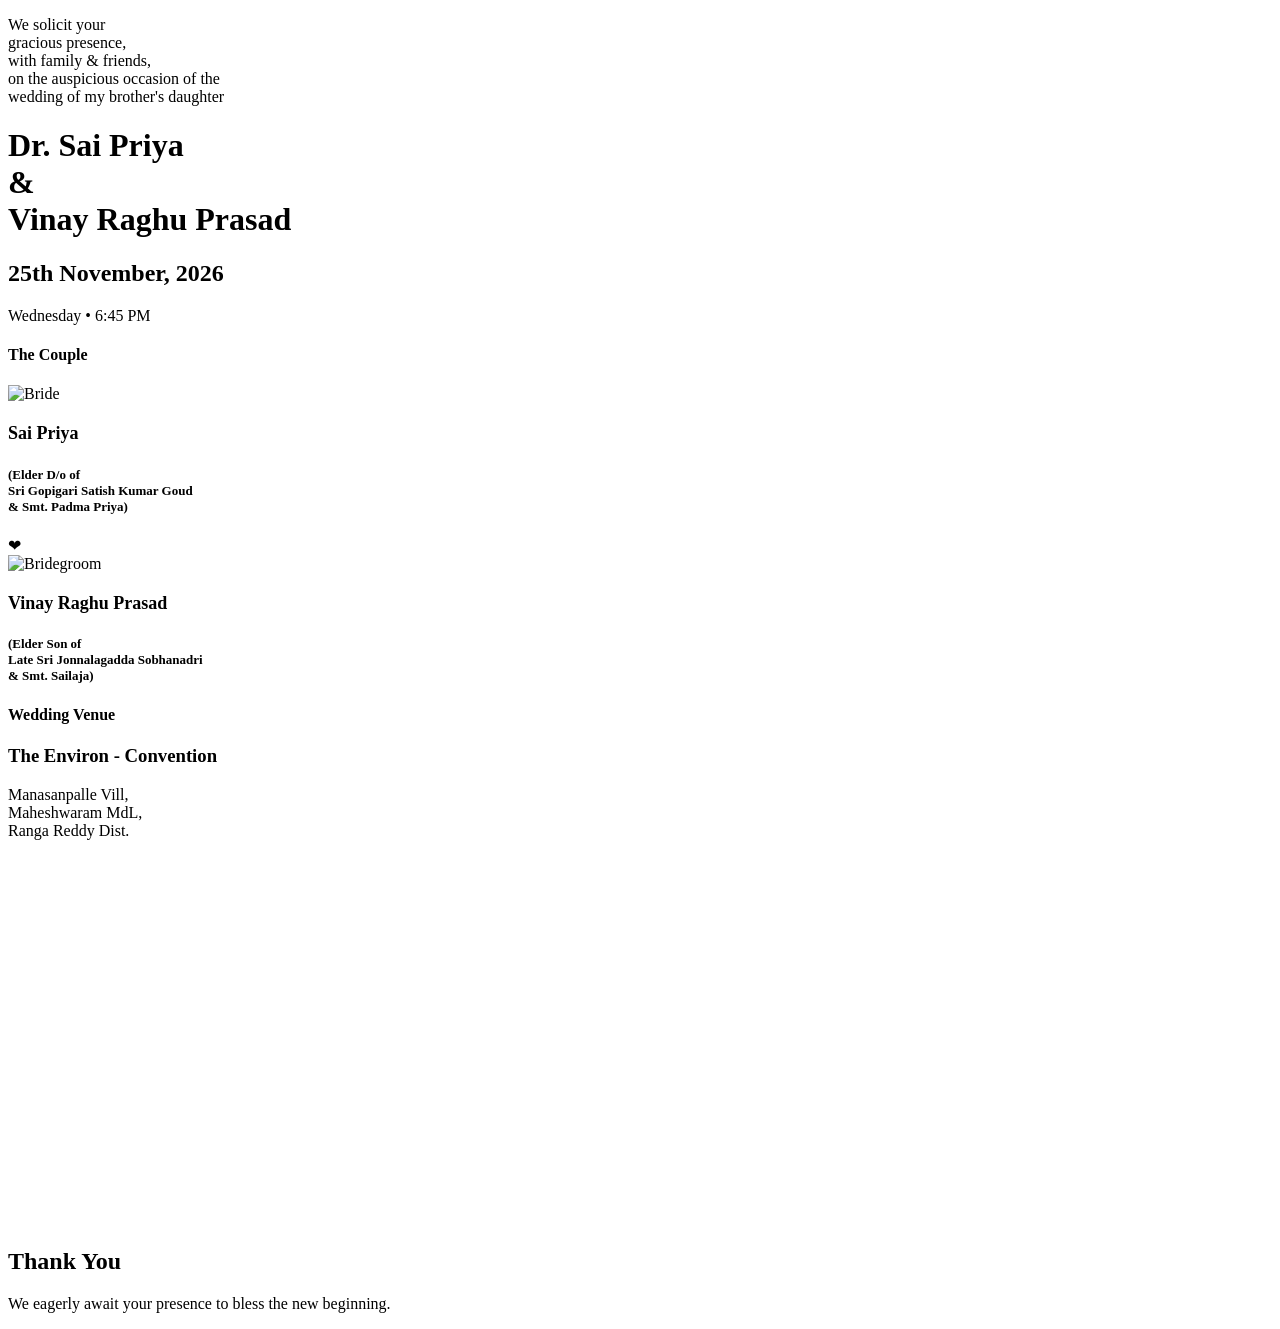
==== index.html @ 2e07a373 "first commit" ====
<!DOCTYPE html>
<html lang="en">

<head>

    <meta charset="UTF-8">
    <meta name="viewport"
          content="width=device-width, initial-scale=1.0">

    <title>
        Sai Priya weds Vinay Raghu Prasad   </title>

    <meta name="description"
          content="Premium Royal Palace Wedding Invitation">

    <!-- Google Fonts -->

    <link rel="preconnect"
          href="https://fonts.googleapis.com">

    <link rel="preconnect"
          href="https://fonts.gstatic.com"
          crossorigin>

    <link href="https://fonts.googleapis.com/css2?family=Great+Vibes&family=Cinzel:wght@400;500;600;700&family=Poppins:wght@300;400;500;600&display=swap"
          rel="stylesheet">

    <link rel="stylesheet"
          href="./8611_files/style.css">

</head>

<body>

   
    <!-- ===================== -->
    <!-- Heroine -->
    <!-- ===================== -->

    <header class="Heroine">

        <div class="overlay"></div>

        <div class="heroine-content">

            <p class="welcome">
                 We solicit your <br> gracious presence, <br> with family & friends,<br> on the auspicious occasion of  the <br> wedding  of my brother's daughter
            </p>

            <h1 class="couple">

               Dr. Sai Priya

              <br>  <span>&</span>

               <br> Vinay Raghu Prasad

            </h1>
            
           
            <div class="date-box">

                <h2>
                    25th November, 2026
                </h2>

                <p>
                    Wednesday • 6:45 PM
                </p>

            </div>

            

        </div>

    </header>

   
    <!-- ===================== -->
    <!-- Couple -->
    <!-- ===================== -->

    <section class="section">

        <div class="section-title">

            <h4>

                The Couple

            </h4>

            <div class="gold-line"></div>

        </div>

        <div class="couple-wrapper">

            <div class="person-card">

                <div class="photo">

                     <img src="./8798_files/images/bridegroom.png" alt="Bride">
                </div>

                <h2 style="line-height:1.2;">
    <span style="display:block; font-size:75%; white-space:nowrap;">
       Sai Priya
    </span>
    <span style="display:block; font-size:50%; text-align:right; margin-top:8px;">
      
    </span>
</h2>

                
                <h5 style="font-size: 13px;">

                   (Elder D/o of <br>Sri Gopigari Satish Kumar Goud <br>& Smt. Padma Priya)

                </h5>

            </div>

            <div class="heart">

                ❤

            </div>

            <div class="person-card">

                <div class="photo">

                    <img src="./8798_files/images/bride.png" alt="Bridegroom">

                </div>

              


 <h2 style="line-height:1.2;">
    <span style="display:block; font-size:75%; white-space:nowrap;">
         Vinay Raghu Prasad
    </span>
    <span style="display:block; font-size:50%; text-align:right; margin-top:8px;">
       
    </span>
</h2>


                <p>

                   

                </p>

                <h5 style="font-size: 13px;">

                   (Elder Son of <br> Late Sri Jonnalagadda Sobhanadri <br> & Smt. Sailaja)

                </h5>

            </div>

        </div>

    </section>

   

    <!-- ===================== -->
    <!-- Venue -->
    <!-- ===================== -->

    <section class="section venue">

        <div class="section-title">

            <h4>Wedding Venue</h4>

            <div class="gold-line"></div>

        </div>

        <div class="venue-card">

            <h3>The Environ - Convention 
             </h3>

            <p>

                Manasanpalle Vill, <br> Maheshwaram MdL,
<br> Ranga Reddy Dist.

            </p> </div><br>
        
        <div class="venue-card">

        <iframe src="https://www.google.com/maps/embed?pb=!1m14!1m8!1m3!1d7624.5532734276385!2d78.3929932!3d17.1567491!3m2!1i1024!2i768!4f13.1!3m3!1m2!1s0x3bcbbbb548b57589%3A0x7c15d1fd5715ee6e!2sThe%20Environ%20-%20Convention!5e0!3m2!1sen!2sin!4v1790752759092!5m2!1sen!2sin"
        width="100%"
        height="350"
        style="border:0;"
        allowfullscreen=""
        loading="lazy"
        referrerpolicy="strict-origin-when-cross-origin">
    </iframe>

        </div>

    </section>



    <!-- ===================== -->
    <!-- Thank You -->
    <!-- ===================== -->

    <section class="section thank-you">

        <h1>

            Thank You

        </h1>

        <p>

            We eagerly await your presence
            to bless the new beginning.

        </p>

    </section>


  

</body>

</html>
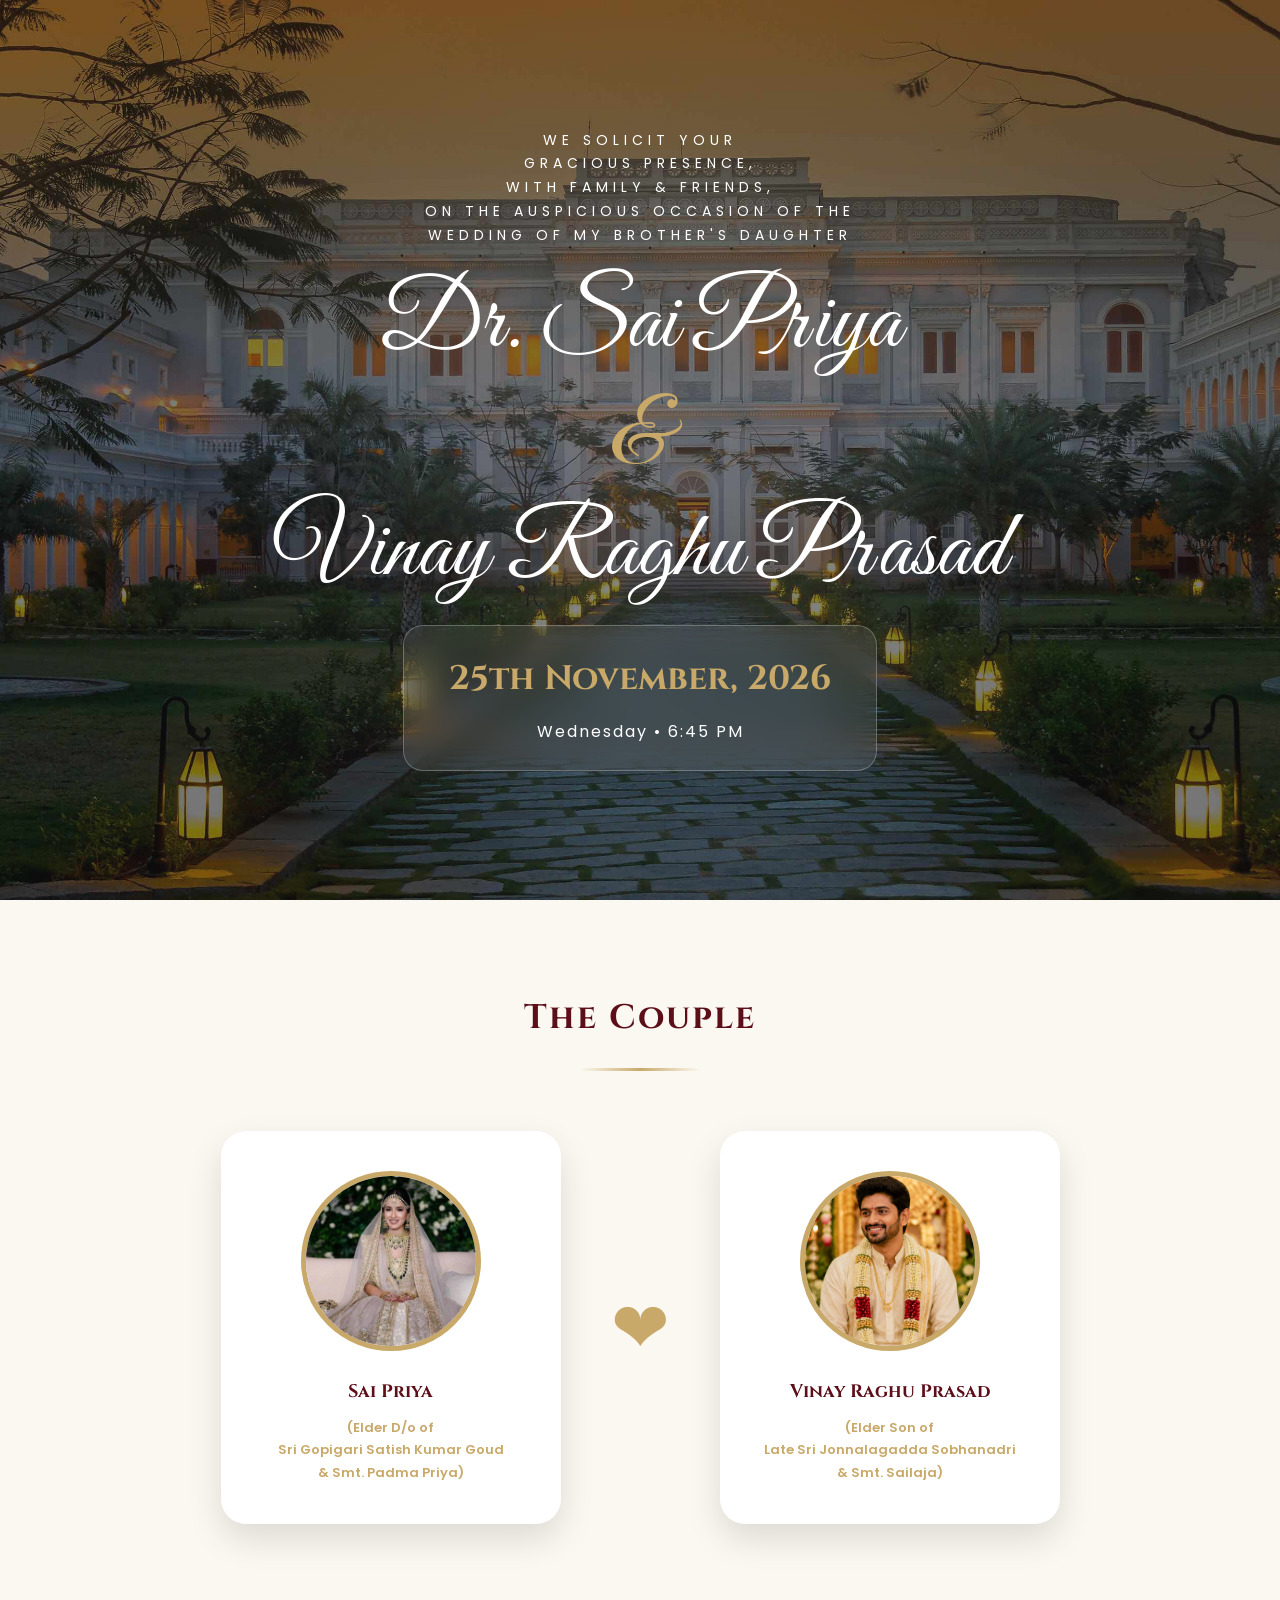
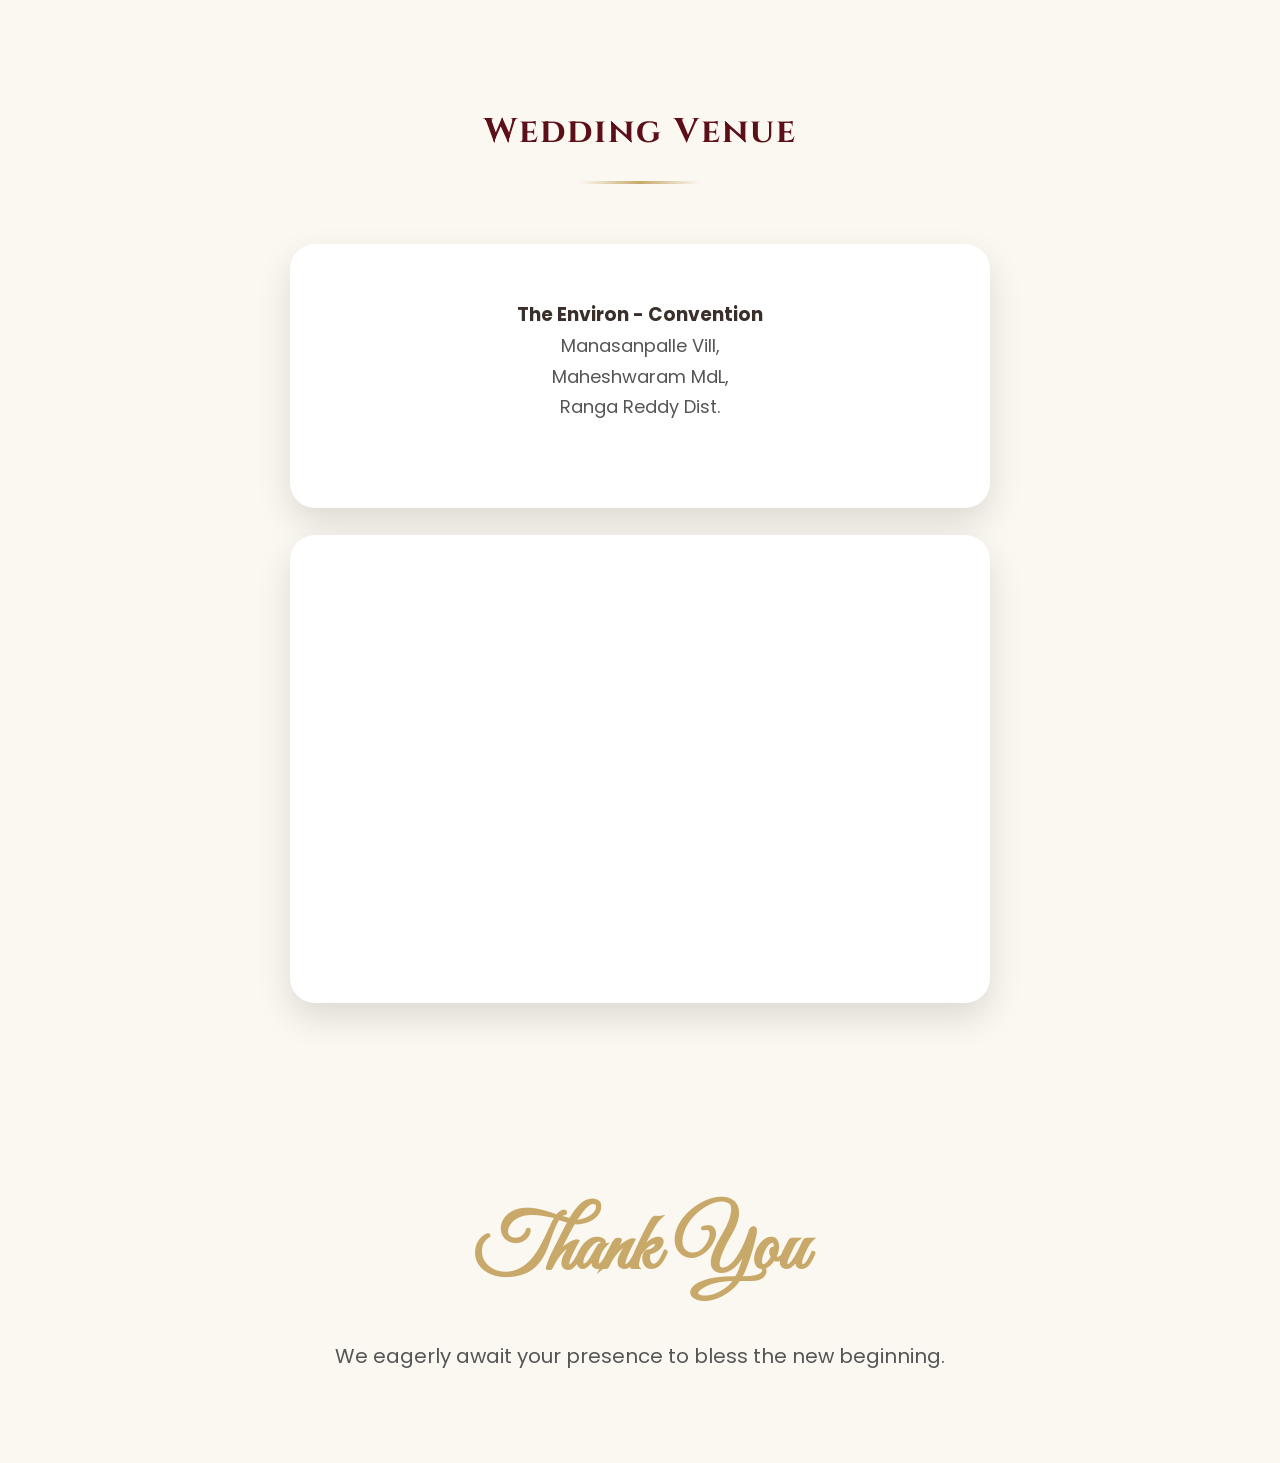
==== commit 6c597719: "first commit" ====
--- a/index.html
+++ b/index.html
@@ -26,7 +26,7 @@
           rel="stylesheet">
 
     <link rel="stylesheet"
-          href="./8611_files/style.css">
+          href="style.css">
 
 </head>
 
@@ -37,11 +37,11 @@
     <!-- Heroine -->
     <!-- ===================== -->
 
-    <header class="Heroine">
+    <header class="hero">
 
         <div class="overlay"></div>
 
-        <div class="heroine-content">
+        <div class="hero-content">
 
             <p class="welcome">
                  We solicit your <br> gracious presence, <br> with family & friends,<br> on the auspicious occasion of  the <br> wedding  of my brother's daughter
@@ -101,7 +101,7 @@
 
                 <div class="photo">
 
-                     <img src="./8798_files/images/bridegroom.png" alt="Bride">
+                     <img src="images/bride.jpg" alt="Bride">
                 </div>
 
                 <h2 style="line-height:1.2;">
@@ -132,7 +132,7 @@
 
                 <div class="photo">
 
-                    <img src="./8798_files/images/bride.png" alt="Bridegroom">
+                    <img src="images/bridegroom.png" alt="Bridegroom">
 
                 </div>
 
--- a/style.css
+++ b/style.css
@@ -0,0 +1,1097 @@
+/*======================================
+ GOOGLE FONTS
+=======================================*/
+
+@import url('https://fonts.googleapis.com/css2?family=Cinzel:wght@400;500;600;700&family=Great+Vibes&family=Poppins:wght@300;400;500;600&display=swap');
+
+/*======================================
+ RESET
+=======================================*/
+
+*{
+    margin:0;
+    padding:0;
+    box-sizing:border-box;
+}
+
+html{
+    scroll-behavior:smooth;
+}
+
+body{
+
+    font-family:'Poppins',sans-serif;
+
+    background:#fbf8f1;
+
+    color:#3a2f2a;
+
+    overflow-x:hidden;
+
+    line-height:1.7;
+}
+
+/*======================================
+ COLORS
+=======================================*/
+
+:root{
+
+    --gold:#c8a96a;
+
+    --darkGold:#9b7b3e;
+
+    --ivory:#eaaa13;
+
+    --white:#c31d1d;
+
+    --maroon:#5c0f19;
+
+    --text:#40352d;
+
+    --shadow:0 15px 35px rgba(0,0,0,.12);
+
+}
+
+/*======================================
+ COMMON
+=======================================*/
+
+section{
+
+    padding:90px 8%;
+
+}
+
+.section{
+
+    position:relative;
+
+}
+
+.section-title{
+
+    text-align:center;
+
+    margin-bottom:60px;
+
+}
+
+.section-title h4{
+
+    font-family:'Cinzel',serif;
+
+    font-size:34px;
+
+    color:var(--maroon);
+
+    letter-spacing:2px;
+
+}
+
+.gold-line{
+
+    width:120px;
+
+    height:3px;
+
+    background:linear-gradient(to right,transparent,var(--gold),transparent);
+
+    margin:20px auto;
+
+}
+
+/*======================================
+ HERO
+=======================================*/
+
+.hero{
+
+    position:relative;
+
+    min-height:100vh;
+
+    display:flex;
+
+    justify-content:center;
+
+    align-items:center;
+
+    text-align:center;
+
+    overflow:hidden;
+
+    background:
+
+    linear-gradient(rgba(20,20,20,.55),
+
+    rgba(20,20,20,.55)),
+
+    url("images/palace.jpg");
+
+    background-size:cover;
+
+    background-position:center;
+
+}
+
+.overlay{
+
+    position:absolute;
+
+    inset:0;
+
+    background:
+
+    radial-gradient(circle at center,
+
+    rgba(255,255,255,.08),
+
+    transparent 70%);
+
+}
+
+.hero-content{
+
+    position:relative;
+
+    z-index:2;
+
+    max-width:900px;
+
+    padding:40px;
+
+}
+
+.welcome{
+
+    color:white;
+
+    letter-spacing:5px;
+
+    text-transform:uppercase;
+
+    font-size:14px;
+
+    margin-bottom:20px;
+
+}
+
+.invite-title{
+
+    font-family:'Cinzel',serif;
+
+    color:#fff;
+
+    font-size:28px;
+
+    margin-bottom:30px;
+
+    font-weight:400;
+
+}
+
+.couple{
+
+    font-family:'Great Vibes',cursive;
+
+    font-size:95px;
+
+    color:white;
+
+    font-weight:normal;
+
+    line-height:1.2;
+
+}
+
+.couple span{
+
+    color:var(--gold);
+
+    margin:0 20px;
+
+}
+
+.subtitle{
+
+    color:#eee;
+
+    font-size:18px;
+
+    margin-top:20px;
+
+}
+
+.hero-divider{
+
+    width:220px;
+
+    height:2px;
+
+    background:linear-gradient(to right,transparent,var(--gold),transparent);
+
+    margin:40px auto;
+
+}
+
+.date-box{
+
+    display:inline-block;
+
+    padding:25px 45px;
+
+    margin-top:15px;
+
+    border:1px solid rgba(255,255,255,.25);
+
+    background:rgba(255,255,255,.08);
+
+    backdrop-filter:blur(15px);
+
+    border-radius:20px;
+
+}
+
+.date-box h2{
+
+    font-family:'Cinzel',serif;
+
+    color:var(--gold);
+
+    font-size:34px;
+
+}
+
+.date-box p{
+
+    color:white;
+
+    margin-top:10px;
+
+    letter-spacing:2px;
+
+}
+
+/*======================================
+ BUTTON
+=======================================*/
+
+.gold-btn{
+
+    display:inline-block;
+
+    margin-top:45px;
+
+    padding:16px 45px;
+
+    text-decoration:none;
+
+    border-radius:40px;
+
+    background:linear-gradient(135deg,#d9bd82,#b38845);
+
+    color:white;
+
+    font-weight:600;
+
+    letter-spacing:1px;
+
+    transition:.4s;
+
+    box-shadow:0 10px 30px rgba(0,0,0,.25);
+
+}
+
+.gold-btn:hover{
+
+    transform:translateY(-6px);
+
+    box-shadow:0 20px 45px rgba(0,0,0,.3);
+
+}
+
+/*======================================
+ SCROLL TEXT
+=======================================*/
+
+.scroll-text{
+
+    background:white;
+
+    text-align:center;
+
+    padding:18px;
+
+}
+
+.scroll-text p{
+
+    color:var(--maroon);
+
+    letter-spacing:2px;
+
+    font-size:15px;
+
+}
+
+/*======================================
+ INVITATION
+=======================================*/
+
+.invitation-card{
+
+    max-width:900px;
+
+    margin:auto;
+
+    background:white;
+
+    padding:60px;
+
+    border-radius:25px;
+
+    box-shadow:var(--shadow);
+
+    border-top:5px solid var(--gold);
+
+    text-align:center;
+
+}
+
+.invitation-card p{
+
+    font-size:18px;
+
+    color:#555;
+
+    margin-bottom:25px;
+
+}
+
+.quote{
+
+    font-family:'Great Vibes',cursive;
+
+    font-size:42px;
+
+    color:var(--gold);
+
+}
+
+/*======================================
+ COUPLE
+=======================================*/
+
+.couple-wrapper{
+
+    display:flex;
+
+    justify-content:center;
+
+    align-items:center;
+
+    gap:50px;
+
+    flex-wrap:wrap;
+
+}
+
+.person-card{
+
+    width:340px;
+
+    background:white;
+
+    border-radius:25px;
+
+    padding:40px;
+
+    text-align:center;
+
+    box-shadow:var(--shadow);
+
+    transition:.4s;
+
+}
+
+.person-card:hover{
+
+    transform:translateY(-12px);
+
+}
+
+.photo{
+
+    width:180px;
+
+    height:180px;
+
+    border-radius:50%;
+
+    margin:auto;
+
+    background:#ece7db;
+
+    display:flex;
+
+    justify-content:center;
+
+    align-items:center;
+
+    color:#888;
+
+    border:5px solid var(--gold);
+
+    margin-bottom:30px;
+
+}
+
+.person-card h2{
+
+    font-family:'Cinzel',serif;
+
+    color:var(--maroon);
+
+    margin-bottom:15px;
+
+}
+
+.person-card h5{
+
+    color:var(--gold);
+
+    font-size:18px;
+
+    margin-top:12px;
+
+    font-weight:600;
+
+}
+
+.heart{
+
+    font-size:70px;
+
+    color:var(--gold);
+
+}
+
+/*======================================
+ STORY
+=======================================*/
+
+.story-card{
+
+    max-width:850px;
+
+    margin:auto;
+
+    background:white;
+
+    border-radius:25px;
+
+    padding:60px;
+
+    text-align:center;
+
+    box-shadow:var(--shadow);
+
+}
+
+.story-card h2{
+
+    font-family:'Great Vibes',cursive;
+
+    font-size:54px;
+
+    color:var(--gold);
+
+    margin-bottom:25px;
+
+}
+
+.story-card p{
+
+    font-size:18px;
+
+    color:#555;
+
+    margin-bottom:20px;
+
+}
+
+/*======================================
+ COUNTDOWN
+=======================================*/
+
+.countdown-box{
+
+    display:flex;
+
+    justify-content:center;
+
+    gap:30px;
+
+    flex-wrap:wrap;
+
+}
+
+.time{
+
+    width:180px;
+
+    background:white;
+
+    border-radius:20px;
+
+    padding:35px;
+
+    text-align:center;
+
+    box-shadow:var(--shadow);
+
+}
+
+.time h2{
+
+    font-size:48px;
+
+    color:var(--gold);
+
+    font-family:'Cinzel',serif;
+
+}
+
+.time span{
+
+    color:#666;
+
+    letter-spacing:2px;
+
+}
+/*======================================
+ FAMILY SECTION
+======================================*/
+
+.family-container{
+    display:flex;
+    justify-content:center;
+    gap:40px;
+    flex-wrap:wrap;
+}
+
+.family-card{
+    width:380px;
+    background:#fff;
+    padding:45px;
+    border-radius:25px;
+    text-align:center;
+    box-shadow:var(--shadow);
+    border-top:5px solid var(--gold);
+    transition:.4s;
+}
+
+.family-card:hover{
+    transform:translateY(-10px);
+}
+
+.family-card h2{
+    font-family:'Cinzel',serif;
+    color:var(--maroon);
+    margin-bottom:25px;
+}
+
+.family-card h3{
+    color:var(--darkGold);
+    margin:12px 0;
+    font-weight:600;
+}
+
+.family-card p{
+    font-size:24px;
+    color:var(--gold);
+}
+
+.family-card span{
+    display:block;
+    margin-top:20px;
+    color:#666;
+}
+
+
+/*======================================
+ EVENTS
+======================================*/
+
+.events{
+    display:grid;
+    grid-template-columns:repeat(auto-fit,minmax(250px,1fr));
+    gap:30px;
+}
+
+.event-card{
+    background:#fff;
+    padding:35px;
+    border-radius:20px;
+    text-align:center;
+    box-shadow:var(--shadow);
+    transition:.4s;
+    border-bottom:4px solid var(--gold);
+}
+
+.event-card:hover{
+    transform:translateY(-10px);
+}
+
+.event-card h2{
+    font-family:'Cinzel',serif;
+    color:var(--maroon);
+    margin-bottom:20px;
+    font-size:24px;
+}
+
+.event-card p{
+    font-size:18px;
+    margin-bottom:10px;
+    color:#555;
+}
+
+.event-card span{
+    color:var(--gold);
+    font-weight:600;
+}
+
+
+/*======================================
+ VENUE
+======================================*/
+
+.venue-card{
+    max-width:700px;
+    margin:auto;
+    background:#fff;
+    padding:55px;
+    border-radius:25px;
+    text-align:center;
+    box-shadow:var(--shadow);
+}
+
+.venue-card h2{
+    font-family:'Cinzel',serif;
+    color:var(--maroon);
+    margin-bottom:20px;
+}
+
+.venue-card p{
+    color:#555;
+    font-size:18px;
+    margin-bottom:30px;
+}
+
+
+/*======================================
+ GALLERY
+======================================*/
+
+.gallery{
+    display:grid;
+    grid-template-columns:repeat(auto-fit,minmax(260px,1fr));
+    gap:25px;
+}
+
+.gallery-item{
+    height:280px;
+    border-radius:20px;
+    background:#ece6d8;
+    display:flex;
+    justify-content:center;
+    align-items:center;
+    color:#777;
+    font-size:20px;
+    font-weight:600;
+    transition:.4s;
+    overflow:hidden;
+    cursor:pointer;
+}
+
+.gallery-item:hover{
+    transform:scale(1.05);
+    box-shadow:0 20px 40px rgba(0,0,0,.2);
+}
+
+
+
+.photo{
+    width:180px;
+    height:180px;
+    border-radius:50%;
+    margin:auto;
+    background:#ece7db;
+    display:flex;
+    justify-content:center;
+    align-items:center;
+    color:#888;
+    border:5px solid var(--gold);
+    margin-bottom:30px;
+
+    overflow:hidden;
+}
+
+.photo img{
+    width:100%;
+    height:100%;
+    object-fit:cover;
+    display:block;
+}
+
+
+
+
+
+
+/*======================================
+ GIFT SECTION
+======================================*/
+
+.gift-card{
+    max-width:700px;
+    margin:auto;
+    background:#fff;
+    padding:60px;
+    text-align:center;
+    border-radius:25px;
+    box-shadow:var(--shadow);
+}
+
+.qr-box{
+    width:220px;
+    height:220px;
+    margin:auto;
+    margin-bottom:35px;
+    border:4px dashed var(--gold);
+    display:flex;
+    justify-content:center;
+    align-items:center;
+    font-weight:600;
+    color:#888;
+}
+
+.gift-card h3{
+    font-family:'Cinzel',serif;
+    color:var(--maroon);
+    margin-bottom:20px;
+}
+
+.gift-card p{
+    color:#666;
+}
+
+
+/*======================================
+ RSVP
+======================================*/
+
+.rsvp-card{
+    max-width:700px;
+    margin:auto;
+    background:linear-gradient(135deg,#fff,#fdf7ec);
+    padding:60px;
+    text-align:center;
+    border-radius:25px;
+    box-shadow:var(--shadow);
+}
+
+.rsvp-card h2{
+    font-family:'Cinzel',serif;
+    color:var(--maroon);
+    margin-bottom:20px;
+}
+
+.rsvp-card p{
+    color:#666;
+    margin-bottom:30px;
+}
+
+
+/*======================================
+ THANK YOU
+======================================*/
+
+.thank-you{
+    text-align:center;
+}
+
+.thank-you h1{
+    font-family:'Great Vibes',cursive;
+    font-size:80px;
+    color:var(--gold);
+}
+
+.thank-you p{
+    font-size:20px;
+    color:#555;
+    margin-top:20px;
+}
+
+
+/*======================================
+ FOOTER
+======================================*/
+
+footer{
+    background:#3b2024;
+    color:white;
+    text-align:center;
+    padding:50px 20px;
+}
+
+footer h2{
+    font-family:'Great Vibes',cursive;
+    font-size:55px;
+    color:var(--gold);
+}
+
+footer p{
+    margin:15px 0;
+    color:#ddd;
+}
+
+footer span{
+    color:#aaa;
+    font-size:14px;
+}
+
+
+/*======================================
+ FLOATING BUTTONS
+======================================*/
+
+.floating-buttons{
+    position:fixed;
+    right:25px;
+    bottom:25px;
+    display:flex;
+    flex-direction:column;
+    gap:15px;
+    z-index:999;
+}
+
+.call-btn,
+.whatsapp-btn{
+    width:60px;
+    height:60px;
+    border-radius:50%;
+    display:flex;
+    justify-content:center;
+    align-items:center;
+    text-decoration:none;
+    font-size:28px;
+    color:#fff;
+    box-shadow:0 10px 20px rgba(0,0,0,.25);
+    transition:.3s;
+}
+
+.call-btn{
+    background:#b68b45;
+}
+
+.whatsapp-btn{
+    background:#25D366;
+}
+
+.call-btn:hover,
+.whatsapp-btn:hover{
+    transform:scale(1.12);
+}
+
+
+/*======================================
+ FLOATING DECORATIVE CIRCLES
+======================================*/
+
+.floating-circle{
+    position:fixed;
+    border-radius:50%;
+    z-index:-1;
+    opacity:.15;
+    animation:float 8s ease-in-out infinite;
+}
+
+.circle1{
+    width:220px;
+    height:220px;
+    background:#d8b46d;
+    top:-60px;
+    left:-60px;
+}
+
+.circle2{
+    width:170px;
+    height:170px;
+    background:#b58c44;
+    right:-40px;
+    top:40%;
+}
+
+.circle3{
+    width:260px;
+    height:260px;
+    background:#ead8b2;
+    bottom:-90px;
+    left:30%;
+}
+
+@keyframes float{
+
+    0%{
+        transform:translateY(0px);
+    }
+
+    50%{
+        transform:translateY(-20px);
+    }
+
+    100%{
+        transform:translateY(0px);
+    }
+
+}
+
+
+/*======================================
+ FADE ANIMATION
+======================================*/
+
+.hero-content,
+.section,
+.family-card,
+.person-card,
+.event-card,
+.gallery-item,
+.gift-card,
+.rsvp-card{
+    animation:fadeUp 1.2s ease;
+}
+
+@keyframes fadeUp{
+
+    from{
+        opacity:0;
+        transform:translateY(50px);
+    }
+
+    to{
+        opacity:1;
+        transform:translateY(0);
+    }
+
+}
+
+
+
+
+
+
+
+
+/*======================================
+ RESPONSIVE
+======================================*/
+
+@media(max-width:992px){
+
+    .couple{
+        font-size:70px;
+    }
+
+    .hero-content{
+        padding:30px;
+    }
+
+    .family-card,
+    .person-card{
+        width:100%;
+        max-width:420px;
+    }
+
+}
+
+@media(max-width:768px){
+
+    section{
+        padding:70px 20px;
+    }
+
+    .couple{
+        font-size:55px;
+    }
+
+    .invite-title{
+        font-size:22px;
+    }
+
+    .date-box{
+        padding:20px 25px;
+    }
+
+    .date-box h2{
+        font-size:26px;
+    }
+
+    .story-card,
+    .gift-card,
+    .venue-card,
+    .rsvp-card,
+    .invitation-card{
+        padding:35px 25px;
+    }
+
+    .countdown-box{
+        flex-direction:column;
+        align-items:center;
+    }
+
+    .time{
+        width:100%;
+        max-width:250px;
+    }
+
+    footer h2{
+        font-size:42px;
+    }
+
+}
+
+@media(max-width:480px){
+
+    .couple{
+        font-size:44px;
+    }
+
+    .section-title h4{
+        font-size:26px;
+    }
+
+    .photo{
+        width:150px;
+        height:150px;
+    }
+
+    .gallery-item{
+        height:220px;
+    }
+
+    .floating-buttons{
+        right:15px;
+        bottom:15px;
+    }
+
+    .call-btn,
+    .whatsapp-btn{
+        width:52px;
+        height:52px;
+        font-size:24px;
+    }
+
+}
